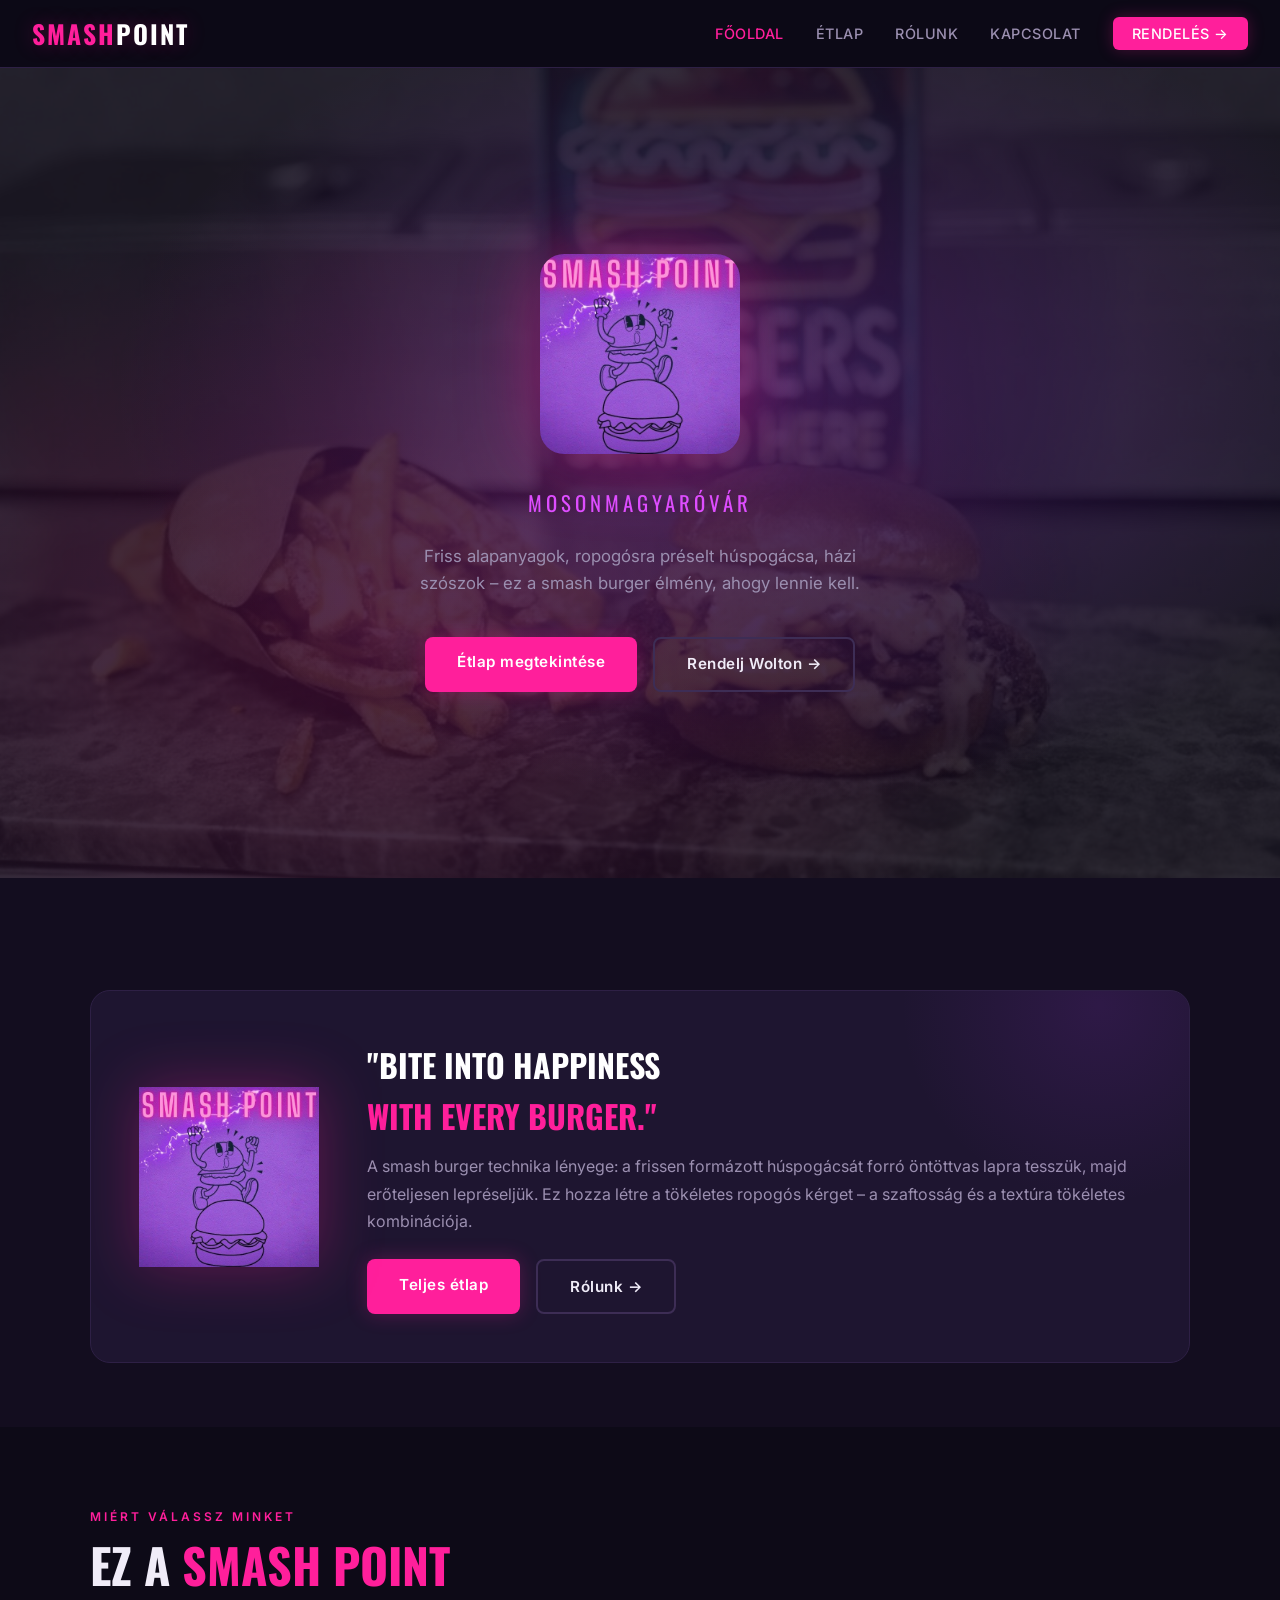
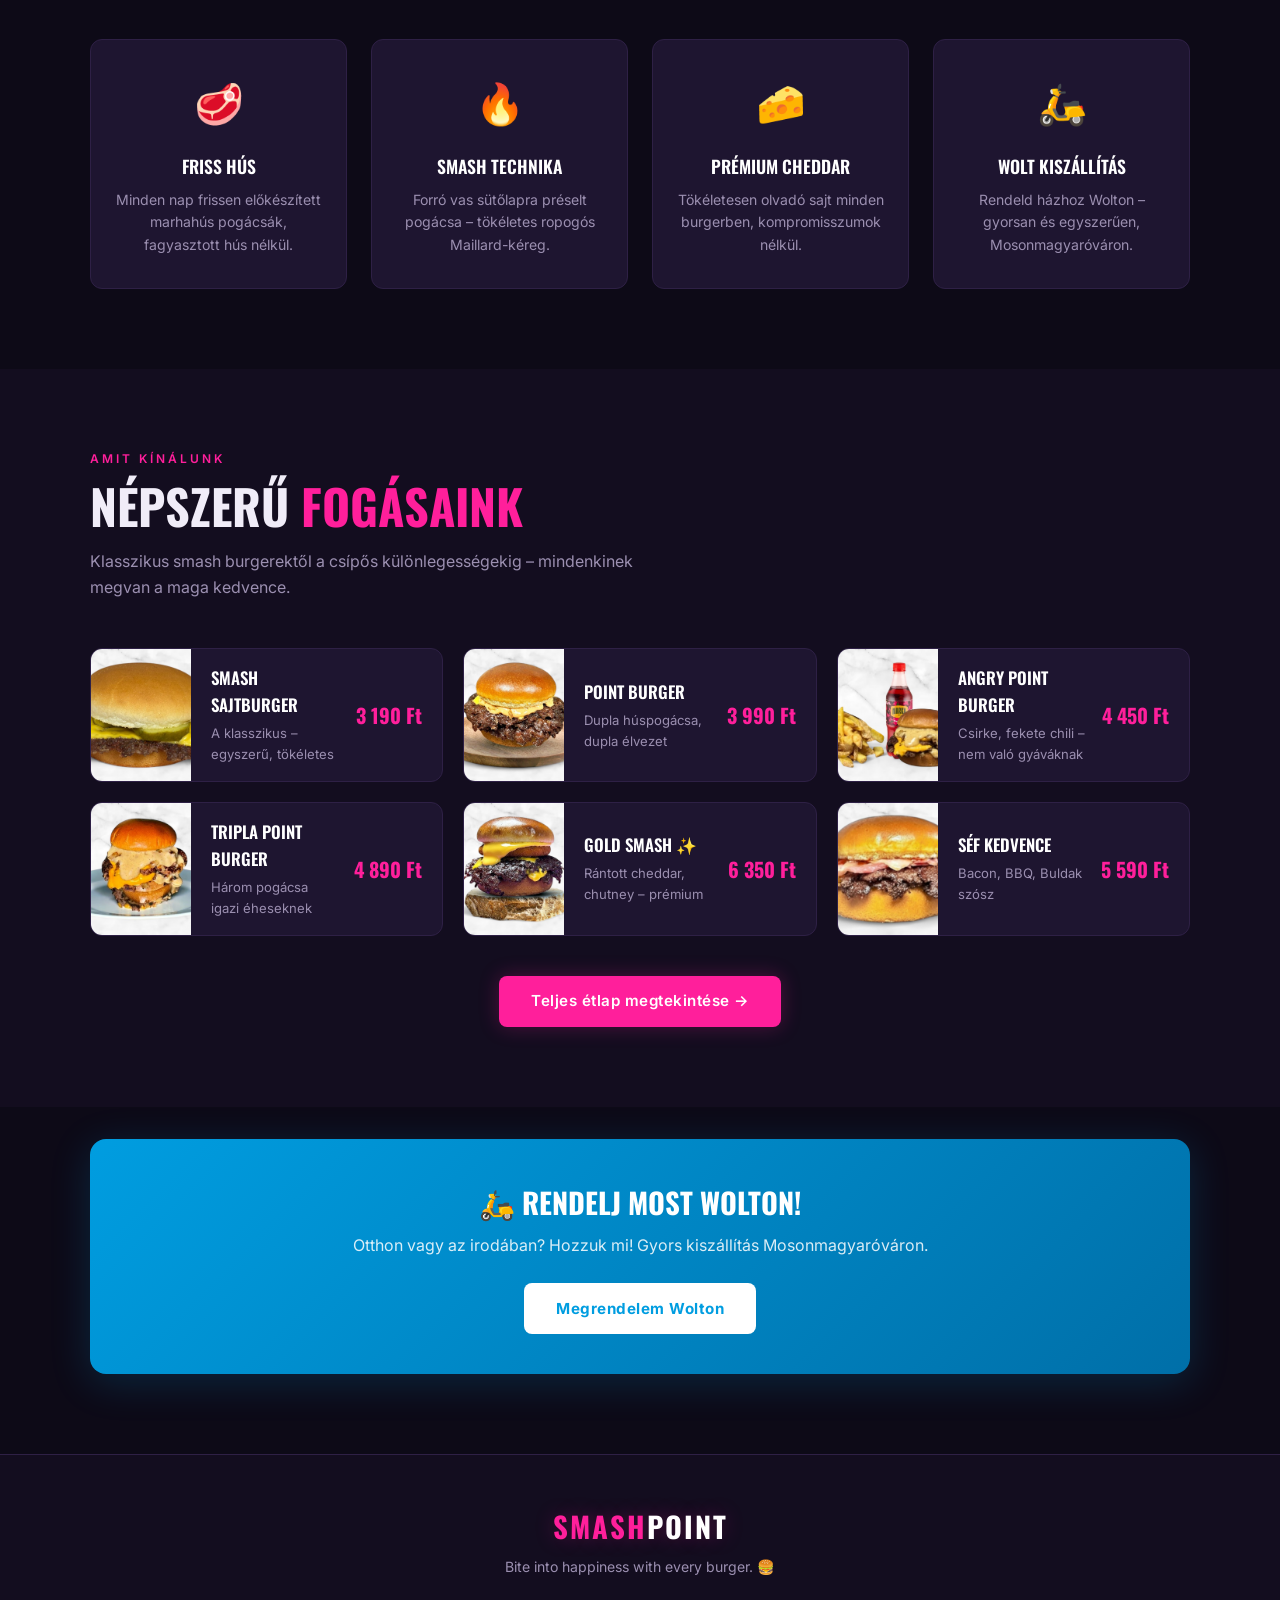
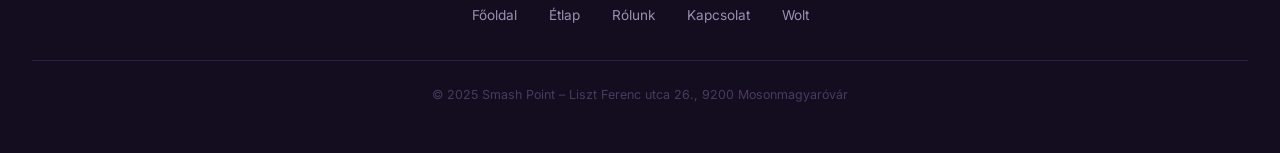
==== index.html @ afb704f2 "Add files via upload" ====
<!DOCTYPE html>
<html lang="hu">
<head>
  <meta charset="UTF-8" />
  <meta name="viewport" content="width=device-width, initial-scale=1.0" />
  <title>Smash Point – Mosonmagyaróvár</title>
  <meta name="description" content="Smash Point burgerező Mosonmagyaróváron. Friss smash burgerek, ropogós köretek, különleges szószok. Bite into happiness with every burger." />
  <link rel="stylesheet" href="style.css" />
</head>
<body>

  <nav>
    <a href="index.html" class="nav-logo">SMASH<span>POINT</span></a>
    <button class="hamburger" id="hamburger" aria-label="Menü megnyitása">
      <span></span><span></span><span></span>
    </button>
    <ul class="nav-links" id="nav-links">
      <li><a href="index.html" class="active">Főoldal</a></li>
      <li><a href="etlap.html">Étlap</a></li>
      <li><a href="rolunk.html">Rólunk</a></li>
      <li><a href="kapcsolat.html">Kapcsolat</a></li>
      <li><a href="rendeles.html" class="nav-order-btn">Rendelés →</a></li>
    </ul>
  </nav>

  <!-- HERO -->
  <section class="hero">
    <div class="hero-bg-img"></div>
    <div class="hero-content">
      <img src="img/logo.jpg" alt="Smash Point logó" class="hero-logo-img" />
      <div class="hero-sub">Mosonmagyaróvár</div>
      <p>Friss alapanyagok, ropogósra préselt húspogácsa, házi szószok – ez a smash burger élmény, ahogy lennie kell.</p>
      <div class="hero-btns">
        <a href="etlap.html" class="btn btn-primary">Étlap megtekintése</a>
        <a href="https://wolt.com/en/hun/mosonmagyarovar/restaurant/smash-point" target="_blank" class="btn btn-outline">Rendelj Wolton →</a>
      </div>
    </div>
  </section>

  <!-- MASCOT + CTA -->
  <section style="background: var(--dark2); padding: 4rem 2rem;">
    <div class="container">
      <div class="mascot-section">
        <img src="img/logo.jpg" alt="Smash Point mascot" class="mascot-img" />
        <div class="mascot-text">
          <h2>"Bite into happiness<br><span>with every burger."</span></h2>
          <p>A smash burger technika lényege: a frissen formázott húspogácsát forró öntöttvas lapra tesszük, majd erőteljesen lepréseljük. Ez hozza létre a tökéletes ropogós kérget – a szaftosság és a textúra tökéletes kombinációja.</p>
          <div style="display: flex; gap: 1rem; flex-wrap: wrap;">
            <a href="etlap.html" class="btn btn-primary">Teljes étlap</a>
            <a href="rolunk.html" class="btn btn-outline">Rólunk →</a>
          </div>
        </div>
      </div>
    </div>
  </section>

  <!-- FEATURES -->
  <section>
    <div class="container">
      <div class="section-label">Miért válassz minket</div>
      <h2 class="section-title">Ez a <span>Smash Point</span></h2>
      <div class="features-grid">
        <div class="feature-card">
          <div class="feature-icon">🥩</div>
          <h3>Friss Hús</h3>
          <p>Minden nap frissen előkészített marhahús pogácsák, fagyasztott hús nélkül.</p>
        </div>
        <div class="feature-card">
          <div class="feature-icon">🔥</div>
          <h3>Smash Technika</h3>
          <p>Forró vas sütőlapra préselt pogácsa – tökéletes ropogós Maillard-kéreg.</p>
        </div>
        <div class="feature-card">
          <div class="feature-icon">🧀</div>
          <h3>Prémium Cheddar</h3>
          <p>Tökéletesen olvadó sajt minden burgerben, kompromisszumok nélkül.</p>
        </div>
        <div class="feature-card">
          <div class="feature-icon">🛵</div>
          <h3>Wolt Kiszállítás</h3>
          <p>Rendeld házhoz Wolton – gyorsan és egyszerűen, Mosonmagyaróváron.</p>
        </div>
      </div>
    </div>
  </section>

  <!-- MENU PREVIEW -->
  <section style="background: var(--dark2); padding: 5rem 2rem;">
    <div class="container">
      <div class="section-label">Amit kínálunk</div>
      <h2 class="section-title">Népszerű <span>Fogásaink</span></h2>
      <p class="section-desc">Klasszikus smash burgerektől a csípős különlegességekig – mindenkinek megvan a maga kedvence.</p>

      <div class="menu-preview-grid">
        <div class="menu-card">
          <img src="img/smash_sajtburger.jpg" alt="Smash Sajtburger" class="menu-card-img" />
          <div class="menu-card-body">
            <div class="menu-card-info">
              <h4>Smash Sajtburger</h4>
              <p>A klasszikus – egyszerű, tökéletes</p>
            </div>
            <div class="menu-card-price">3 190 Ft</div>
          </div>
        </div>
        <div class="menu-card">
          <img src="img/point_burger.jpg" alt="Point Burger" class="menu-card-img" />
          <div class="menu-card-body">
            <div class="menu-card-info">
              <h4>Point Burger</h4>
              <p>Dupla húspogácsa, dupla élvezet</p>
            </div>
            <div class="menu-card-price">3 990 Ft</div>
          </div>
        </div>
        <div class="menu-card">
          <img src="img/angry_burger_menu.jpg" alt="Angry Point Burger" class="menu-card-img" />
          <div class="menu-card-body">
            <div class="menu-card-info">
              <h4>Angry Point Burger</h4>
              <p>Csirke, fekete chili – nem való gyáváknak</p>
            </div>
            <div class="menu-card-price">4 450 Ft</div>
          </div>
        </div>
        <div class="menu-card">
          <img src="img/tripla_burger.jpg" alt="Tripla Point Burger" class="menu-card-img" />
          <div class="menu-card-body">
            <div class="menu-card-info">
              <h4>Tripla Point Burger</h4>
              <p>Három pogácsa igazi éheseknek</p>
            </div>
            <div class="menu-card-price">4 890 Ft</div>
          </div>
        </div>
        <div class="menu-card">
          <img src="img/gold_smash.jpg" alt="Gold Smash" class="menu-card-img" />
          <div class="menu-card-body">
            <div class="menu-card-info">
              <h4>Gold Smash ✨</h4>
              <p>Rántott cheddar, chutney – prémium</p>
            </div>
            <div class="menu-card-price">6 350 Ft</div>
          </div>
        </div>
        <div class="menu-card">
          <img src="img/sef_kedvence.jpg" alt="Séf Kedvence" class="menu-card-img" />
          <div class="menu-card-body">
            <div class="menu-card-info">
              <h4>Séf Kedvence</h4>
              <p>Bacon, BBQ, Buldak szósz</p>
            </div>
            <div class="menu-card-price">5 590 Ft</div>
          </div>
        </div>
      </div>

      <div style="text-align: center; margin-top: 2.5rem;">
        <a href="etlap.html" class="btn btn-primary">Teljes étlap megtekintése →</a>
      </div>
    </div>
  </section>

  <!-- WOLT BANNER -->
  <section style="padding: 2rem 2rem 5rem;">
    <div class="container">
      <div class="wolt-banner">
        <h3>🛵 Rendelj Most Wolton!</h3>
        <p>Otthon vagy az irodában? Hozzuk mi! Gyors kiszállítás Mosonmagyaróváron.</p>
        <a href="https://wolt.com/en/hun/mosonmagyarovar/restaurant/smash-point" target="_blank" class="btn btn-wolt">Megrendelem Wolton</a>
      </div>
    </div>
  </section>

  <footer>
    <div class="footer-logo">SMASH<span>POINT</span></div>
    <p class="footer-tagline">Bite into happiness with every burger. 🍔</p>
    <ul class="footer-links">
      <li><a href="index.html">Főoldal</a></li>
      <li><a href="etlap.html">Étlap</a></li>
      <li><a href="rolunk.html">Rólunk</a></li>
      <li><a href="kapcsolat.html">Kapcsolat</a></li>
      <li><a href="https://wolt.com/en/hun/mosonmagyarovar/restaurant/smash-point" target="_blank">Wolt</a></li>
    </ul>
    <div class="footer-bottom">
      <p>© 2025 Smash Point – Liszt Ferenc utca 26., 9200 Mosonmagyaróvár</p>
    </div>
  </footer>

  <script>
    const btn = document.getElementById('hamburger');
    const links = document.getElementById('nav-links');
    btn.addEventListener('click', () => links.classList.toggle('open'));
  </script>
</body>
</html>
---- style.css ----
/* ===================== SMASH POINT – Global Styles ===================== */
@import url('https://fonts.googleapis.com/css2?family=Oswald:wght@400;600;700&family=Inter:wght@300;400;500&display=swap');

:root {
  --pink:        #FF1F9B;
  --pink-dark:   #CC0C7A;
  --pink-glow:   rgba(255, 31, 155, 0.25);
  --purple:      #8B30C8;
  --purple-dark: #6B1FA8;
  --purple-bg:   #130A22;
  --dark:        #0D0A17;
  --dark2:       #130D1F;
  --dark3:       #1A1129;
  --card:        #1E1530;
  --card2:       #261C3A;
  --text:        #F0ECF8;
  --muted:       #9B8FB0;
  --border:      #2E2045;
  --border2:     #3D2D55;
}

* { margin: 0; padding: 0; box-sizing: border-box; }
html { scroll-behavior: smooth; }

body {
  font-family: 'Inter', sans-serif;
  background: var(--dark);
  color: var(--text);
  line-height: 1.6;
}

/* ── NAV ── */
nav {
  position: sticky;
  top: 0;
  z-index: 100;
  background: rgba(13, 10, 23, 0.96);
  backdrop-filter: blur(14px);
  border-bottom: 1px solid var(--border);
  padding: 0 2rem;
  display: flex;
  align-items: center;
  justify-content: space-between;
  height: 68px;
}

.nav-logo {
  font-family: 'Oswald', sans-serif;
  font-size: 1.6rem;
  font-weight: 700;
  color: var(--pink);
  text-decoration: none;
  letter-spacing: 2px;
  text-shadow: 0 0 20px var(--pink-glow);
}

.nav-logo span { color: #fff; }

.nav-links {
  display: flex;
  gap: 2rem;
  list-style: none;
}

.nav-links a {
  text-decoration: none;
  color: var(--muted);
  font-size: 0.9rem;
  font-weight: 500;
  letter-spacing: 0.5px;
  transition: color 0.2s;
  text-transform: uppercase;
}

.nav-links a:hover,
.nav-links a.active { color: var(--pink); }

.nav-order-btn {
  background: var(--pink) !important;
  color: #fff !important;
  padding: 0.5rem 1.2rem;
  border-radius: 6px;
  transition: background 0.2s, box-shadow 0.2s !important;
  box-shadow: 0 0 16px var(--pink-glow);
}

.nav-order-btn:hover {
  background: var(--pink-dark) !important;
  box-shadow: 0 0 24px var(--pink-glow) !important;
  color: #fff !important;
}

.hamburger {
  display: none;
  flex-direction: column;
  gap: 5px;
  cursor: pointer;
  background: none;
  border: none;
  padding: 4px;
}

.hamburger span {
  display: block;
  width: 26px;
  height: 2px;
  background: var(--text);
  border-radius: 2px;
  transition: all 0.3s;
}

/* ── HERO ── */
.hero {
  min-height: 90vh;
  display: flex;
  align-items: center;
  justify-content: center;
  text-align: center;
  background:
    radial-gradient(ellipse at 60% 40%, rgba(139,48,200,0.35) 0%, transparent 60%),
    radial-gradient(ellipse at 30% 70%, rgba(255,31,155,0.2) 0%, transparent 55%),
    var(--dark);
  padding: 4rem 2rem;
  position: relative;
  overflow: hidden;
}

.hero-bg-img {
  position: absolute;
  inset: 0;
  background-image: url('img/banner.jpg');
  background-size: cover;
  background-position: center;
  opacity: 0.12;
  filter: saturate(0.5);
}

.hero-content { position: relative; max-width: 720px; }

.hero-logo-img {
  width: 200px;
  height: 200px;
  object-fit: contain;
  border-radius: 24px;
  margin-bottom: 1.5rem;
  filter: drop-shadow(0 0 40px rgba(255,31,155,0.4));
}

.hero-badge {
  display: inline-block;
  background: rgba(255,31,155,0.15);
  border: 1px solid rgba(255,31,155,0.4);
  color: var(--pink);
  font-size: 0.75rem;
  font-weight: 600;
  letter-spacing: 2px;
  text-transform: uppercase;
  padding: 0.35rem 1rem;
  border-radius: 20px;
  margin-bottom: 1.5rem;
}

.hero h1 {
  font-family: 'Oswald', sans-serif;
  font-size: clamp(3.5rem, 9vw, 7rem);
  font-weight: 700;
  line-height: 1;
  color: #fff;
  text-transform: uppercase;
  margin-bottom: 0.25rem;
  text-shadow: 0 0 60px rgba(139,48,200,0.5);
}

.hero h1 span { color: var(--pink); text-shadow: 0 0 40px var(--pink-glow); }

.hero-sub {
  font-family: 'Oswald', sans-serif;
  font-size: clamp(1rem, 2.5vw, 1.3rem);
  color: var(--purple);
  letter-spacing: 4px;
  text-transform: uppercase;
  margin-bottom: 1.5rem;
  filter: brightness(1.6);
}

.hero p {
  font-size: 1.05rem;
  color: var(--muted);
  max-width: 480px;
  margin: 0 auto 2.5rem;
}

.hero-btns {
  display: flex;
  gap: 1rem;
  justify-content: center;
  flex-wrap: wrap;
}

/* ── BUTTONS ── */
.btn {
  display: inline-block;
  padding: 0.85rem 2rem;
  border-radius: 8px;
  font-weight: 600;
  font-size: 0.95rem;
  text-decoration: none;
  letter-spacing: 0.5px;
  transition: all 0.2s;
  cursor: pointer;
  border: none;
}

.btn-primary {
  background: var(--pink);
  color: #fff;
  box-shadow: 0 0 20px var(--pink-glow);
}

.btn-primary:hover {
  background: var(--pink-dark);
  box-shadow: 0 0 32px rgba(255,31,155,0.5);
  transform: translateY(-2px);
}

.btn-outline {
  background: transparent;
  color: var(--text);
  border: 2px solid var(--border2);
}

.btn-outline:hover {
  border-color: var(--pink);
  color: var(--pink);
  transform: translateY(-2px);
}

.btn-purple {
  background: var(--purple);
  color: #fff;
  box-shadow: 0 0 20px rgba(139,48,200,0.3);
}

.btn-purple:hover {
  background: var(--purple-dark);
  transform: translateY(-2px);
}

/* ── SECTIONS ── */
section { padding: 5rem 2rem; }
.container { max-width: 1100px; margin: 0 auto; }

.section-label {
  font-size: 0.75rem;
  font-weight: 600;
  letter-spacing: 3px;
  text-transform: uppercase;
  color: var(--pink);
  margin-bottom: 0.75rem;
}

.section-title {
  font-family: 'Oswald', sans-serif;
  font-size: clamp(2rem, 5vw, 3rem);
  font-weight: 700;
  text-transform: uppercase;
  line-height: 1.1;
  margin-bottom: 1rem;
}

.section-title span { color: var(--pink); }
.section-desc { color: var(--muted); max-width: 560px; margin-bottom: 3rem; }

/* ── FEATURE CARDS ── */
.features-grid {
  display: grid;
  grid-template-columns: repeat(auto-fit, minmax(220px, 1fr));
  gap: 1.5rem;
  margin-top: 3rem;
}

.feature-card {
  background: var(--card);
  border: 1px solid var(--border);
  border-radius: 12px;
  padding: 2rem 1.5rem;
  text-align: center;
  transition: border-color 0.2s, transform 0.2s, box-shadow 0.2s;
}

.feature-card:hover {
  border-color: var(--pink);
  transform: translateY(-4px);
  box-shadow: 0 8px 32px rgba(255,31,155,0.1);
}

.feature-icon { font-size: 2.5rem; margin-bottom: 1rem; }

.feature-card h3 {
  font-family: 'Oswald', sans-serif;
  font-size: 1.1rem;
  font-weight: 600;
  text-transform: uppercase;
  margin-bottom: 0.5rem;
  color: #fff;
}

.feature-card p { font-size: 0.88rem; color: var(--muted); }

/* ── MENU PREVIEW (főoldal) ── */
.menu-preview-grid {
  display: grid;
  grid-template-columns: repeat(auto-fit, minmax(300px, 1fr));
  gap: 1.25rem;
}

.menu-card {
  background: var(--card);
  border: 1px solid var(--border);
  border-radius: 12px;
  overflow: hidden;
  display: flex;
  align-items: stretch;
  transition: border-color 0.2s, transform 0.2s, box-shadow 0.2s;
}

.menu-card:hover {
  border-color: var(--pink);
  transform: translateY(-3px);
  box-shadow: 0 8px 28px rgba(255,31,155,0.12);
}

.menu-card-img {
  width: 100px;
  min-height: 90px;
  object-fit: cover;
  flex-shrink: 0;
}

.menu-card-body {
  padding: 1rem 1.25rem;
  display: flex;
  justify-content: space-between;
  align-items: center;
  flex: 1;
  gap: 1rem;
}

.menu-card-info h4 {
  font-family: 'Oswald', sans-serif;
  font-size: 1.05rem;
  font-weight: 600;
  text-transform: uppercase;
  margin-bottom: 0.25rem;
  color: #fff;
}

.menu-card-info p { font-size: 0.82rem; color: var(--muted); }

.menu-card-price {
  font-family: 'Oswald', sans-serif;
  font-size: 1.25rem;
  font-weight: 700;
  color: var(--pink);
  white-space: nowrap;
}

/* ── PAGE HERO (aloldalak) ── */
.page-hero {
  background:
    radial-gradient(ellipse at 50% 100%, rgba(139,48,200,0.3) 0%, transparent 65%),
    var(--dark2);
  padding: 5rem 2rem 3.5rem;
  text-align: center;
  border-bottom: 1px solid var(--border);
}

/* ── ÉTLAP ── */
.menu-section { margin-bottom: 4rem; }

.menu-section-title {
  font-family: 'Oswald', sans-serif;
  font-size: 1.4rem;
  font-weight: 700;
  text-transform: uppercase;
  color: #fff;
  border-bottom: 2px solid var(--pink);
  padding-bottom: 0.6rem;
  margin-bottom: 1.5rem;
  display: flex;
  align-items: center;
  gap: 0.6rem;
}

.menu-items { display: flex; flex-direction: column; gap: 0.75rem; }

.menu-item {
  background: var(--card);
  border: 1px solid var(--border);
  border-radius: 10px;
  display: flex;
  align-items: stretch;
  overflow: hidden;
  transition: border-color 0.2s, box-shadow 0.2s;
}

.menu-item:hover {
  border-color: var(--pink);
  box-shadow: 0 4px 20px rgba(255,31,155,0.1);
}

.menu-item-img {
  width: 90px;
  object-fit: cover;
  flex-shrink: 0;
}

.menu-item-body {
  padding: 0.9rem 1.1rem;
  display: flex;
  justify-content: space-between;
  align-items: center;
  gap: 1rem;
  flex: 1;
}

.menu-item-left h4 {
  font-family: 'Oswald', sans-serif;
  font-size: 1rem;
  font-weight: 600;
  text-transform: uppercase;
  margin-bottom: 0.2rem;
  color: #fff;
}

.menu-item-left p { font-size: 0.82rem; color: var(--muted); }

.menu-item-price {
  font-family: 'Oswald', sans-serif;
  font-size: 1.1rem;
  font-weight: 700;
  color: var(--pink);
  white-space: nowrap;
}

.special-badge {
  background: var(--pink);
  color: #fff;
  font-size: 0.6rem;
  font-weight: 700;
  letter-spacing: 1px;
  text-transform: uppercase;
  padding: 0.2rem 0.55rem;
  border-radius: 4px;
  margin-left: 0.4rem;
  vertical-align: middle;
}

/* ── RÓLUNK ── */
.about-grid {
  display: grid;
  grid-template-columns: 1fr 1fr;
  gap: 4rem;
  align-items: center;
}

.about-text h2 {
  font-family: 'Oswald', sans-serif;
  font-size: 2.2rem;
  font-weight: 700;
  text-transform: uppercase;
  margin-bottom: 1.5rem;
  line-height: 1.1;
}

.about-text h2 span { color: var(--pink); }
.about-text p { color: var(--muted); margin-bottom: 1.2rem; line-height: 1.8; }

.about-visual {
  background: var(--card);
  border: 1px solid var(--border);
  border-radius: 16px;
  overflow: hidden;
  text-align: center;
}

.about-visual img {
  width: 100%;
  aspect-ratio: 1;
  object-fit: cover;
}

.about-visual-caption {
  padding: 1.5rem;
  font-family: 'Oswald', sans-serif;
  font-size: 1.2rem;
  color: var(--pink);
  text-transform: uppercase;
  letter-spacing: 2px;
}

.values-grid {
  display: grid;
  grid-template-columns: repeat(auto-fit, minmax(200px, 1fr));
  gap: 1.25rem;
}

.value-card {
  background: var(--card);
  border: 1px solid var(--border);
  border-radius: 12px;
  padding: 1.5rem;
  text-align: center;
  transition: border-color 0.2s, transform 0.2s;
}

.value-card:hover { border-color: var(--purple); transform: translateY(-3px); }

.value-card .icon { font-size: 2rem; margin-bottom: 0.75rem; }

.value-card h4 {
  font-family: 'Oswald', sans-serif;
  font-size: 0.95rem;
  font-weight: 600;
  text-transform: uppercase;
  margin-bottom: 0.4rem;
  color: #fff;
}

.value-card p { font-size: 0.83rem; color: var(--muted); }

/* ── KAPCSOLAT ── */
.kapcsolat-grid {
  display: grid;
  grid-template-columns: 1fr 1fr;
  gap: 3rem;
  align-items: start;
}

.info-cards { display: flex; flex-direction: column; gap: 1rem; }

.info-card {
  background: var(--card);
  border: 1px solid var(--border);
  border-radius: 12px;
  padding: 1.4rem;
  display: flex;
  align-items: flex-start;
  gap: 1rem;
  transition: border-color 0.2s;
}

.info-card:hover { border-color: var(--pink); }

.info-card-icon { font-size: 1.7rem; flex-shrink: 0; width: 2.5rem; text-align: center; }

.info-card h4 {
  font-family: 'Oswald', sans-serif;
  font-size: 0.9rem;
  font-weight: 600;
  text-transform: uppercase;
  color: var(--pink);
  margin-bottom: 0.4rem;
  letter-spacing: 1px;
}

.info-card p, .info-card a {
  font-size: 0.9rem;
  color: var(--muted);
  text-decoration: none;
  line-height: 1.7;
}

.info-card a:hover { color: var(--pink); }

.hours-grid {
  display: grid;
  grid-template-columns: 1fr 1fr;
  gap: 0.1rem 1rem;
}

.hours-row { display: contents; }
.hours-row span { font-size: 0.86rem; color: var(--muted); padding: 0.15rem 0; }
.hours-row span:last-child { color: var(--text); font-weight: 500; }
.hours-row.closed span { color: #4a3a60; }

.social-section {
  background: var(--card);
  border: 1px solid var(--border);
  border-radius: 12px;
  padding: 2rem;
}

.social-section h3 {
  font-family: 'Oswald', sans-serif;
  font-size: 1.1rem;
  font-weight: 600;
  text-transform: uppercase;
  margin-bottom: 1.2rem;
  color: var(--pink);
  letter-spacing: 1px;
}

.social-links { display: flex; flex-direction: column; gap: 0.75rem; }

.social-link {
  display: flex;
  align-items: center;
  gap: 1rem;
  padding: 0.9rem 1rem;
  border: 1px solid var(--border);
  border-radius: 10px;
  text-decoration: none;
  color: var(--text);
  background: var(--dark3);
  transition: all 0.2s;
}

.social-link:hover {
  border-color: var(--pink);
  background: rgba(255,31,155,0.07);
  transform: translateX(4px);
}

.social-link-icon { font-size: 1.4rem; width: 1.8rem; text-align: center; }
.social-link-text strong { display: block; font-size: 0.92rem; font-weight: 600; }
.social-link-text span { color: var(--muted); font-size: 0.8rem; }

.map-embed {
  border-radius: 12px;
  overflow: hidden;
  border: 1px solid var(--border);
  margin-top: 1.25rem;
}

.map-embed iframe {
  width: 100%;
  height: 260px;
  border: none;
  display: block;
  filter: grayscale(90%) invert(5%) hue-rotate(200deg);
}

/* ── WOLT BANNER ── */
.wolt-banner {
  background: linear-gradient(135deg, #009de0 0%, #006fa8 100%);
  border-radius: 16px;
  padding: 2.5rem 2rem;
  text-align: center;
  box-shadow: 0 8px 40px rgba(0,157,224,0.2);
}

.wolt-banner h3 {
  font-family: 'Oswald', sans-serif;
  font-size: 1.8rem;
  font-weight: 700;
  text-transform: uppercase;
  color: #fff;
  margin-bottom: 0.5rem;
}

.wolt-banner p { color: rgba(255,255,255,0.85); margin-bottom: 1.5rem; }

.btn-wolt { background: #fff; color: #009de0; font-weight: 700; }
.btn-wolt:hover { background: #e8f7ff; transform: translateY(-2px); }

/* ── MASCOT SECTION ── */
.mascot-section {
  display: flex;
  align-items: center;
  gap: 3rem;
  background: var(--card);
  border: 1px solid var(--border);
  border-radius: 20px;
  padding: 3rem;
  margin-top: 3rem;
  position: relative;
  overflow: hidden;
}

.mascot-section::before {
  content: '';
  position: absolute;
  top: -50%;
  right: -10%;
  width: 400px;
  height: 400px;
  background: radial-gradient(circle, rgba(139,48,200,0.15), transparent 70%);
  pointer-events: none;
}

.mascot-img {
  width: 180px;
  height: 180px;
  object-fit: contain;
  flex-shrink: 0;
  filter: drop-shadow(0 0 30px rgba(255,31,155,0.3));
}

.mascot-text h2 {
  font-family: 'Oswald', sans-serif;
  font-size: 2rem;
  font-weight: 700;
  text-transform: uppercase;
  color: #fff;
  margin-bottom: 0.75rem;
}

.mascot-text h2 span { color: var(--pink); }
.mascot-text p { color: var(--muted); margin-bottom: 1.5rem; line-height: 1.7; }

/* ── FOOTER ── */
footer {
  background: var(--dark2);
  border-top: 1px solid var(--border);
  padding: 3rem 2rem;
  text-align: center;
}

.footer-logo {
  font-family: 'Oswald', sans-serif;
  font-size: 1.8rem;
  font-weight: 700;
  color: var(--pink);
  margin-bottom: 0.4rem;
  letter-spacing: 2px;
  text-shadow: 0 0 20px var(--pink-glow);
}

.footer-logo span { color: #fff; }
.footer-tagline { color: var(--muted); font-size: 0.88rem; margin-bottom: 1.5rem; }

.footer-links {
  display: flex;
  justify-content: center;
  gap: 2rem;
  list-style: none;
  margin-bottom: 2rem;
  flex-wrap: wrap;
}

.footer-links a {
  color: var(--muted);
  text-decoration: none;
  font-size: 0.85rem;
  transition: color 0.2s;
}

.footer-links a:hover { color: var(--pink); }

.footer-bottom {
  border-top: 1px solid var(--border);
  padding-top: 1.5rem;
  color: #4a3a60;
  font-size: 0.78rem;
}

/* ── RESPONSIVE ── */
@media (max-width: 768px) {
  nav { padding: 0 1.25rem; }

  .nav-links {
    display: none;
    position: absolute;
    top: 68px;
    left: 0;
    right: 0;
    background: var(--dark2);
    flex-direction: column;
    gap: 0;
    border-bottom: 1px solid var(--border);
  }

  .nav-links.open { display: flex; }
  .nav-links li a { display: block; padding: 1rem 1.5rem; border-bottom: 1px solid var(--border); }
  .hamburger { display: flex; }

  .about-grid,
  .kapcsolat-grid { grid-template-columns: 1fr; gap: 2rem; }

  .mascot-section { flex-direction: column; text-align: center; padding: 2rem; }
  .mascot-img { width: 140px; height: 140px; }

  .hours-grid { grid-template-columns: 1fr; }
  .hours-row span:first-child { font-weight: 600; color: var(--text); }
  .hours-row span:last-child { padding-bottom: 0.4rem; }

  .menu-item-img { width: 72px; }
  .menu-card-img { width: 80px; }
}
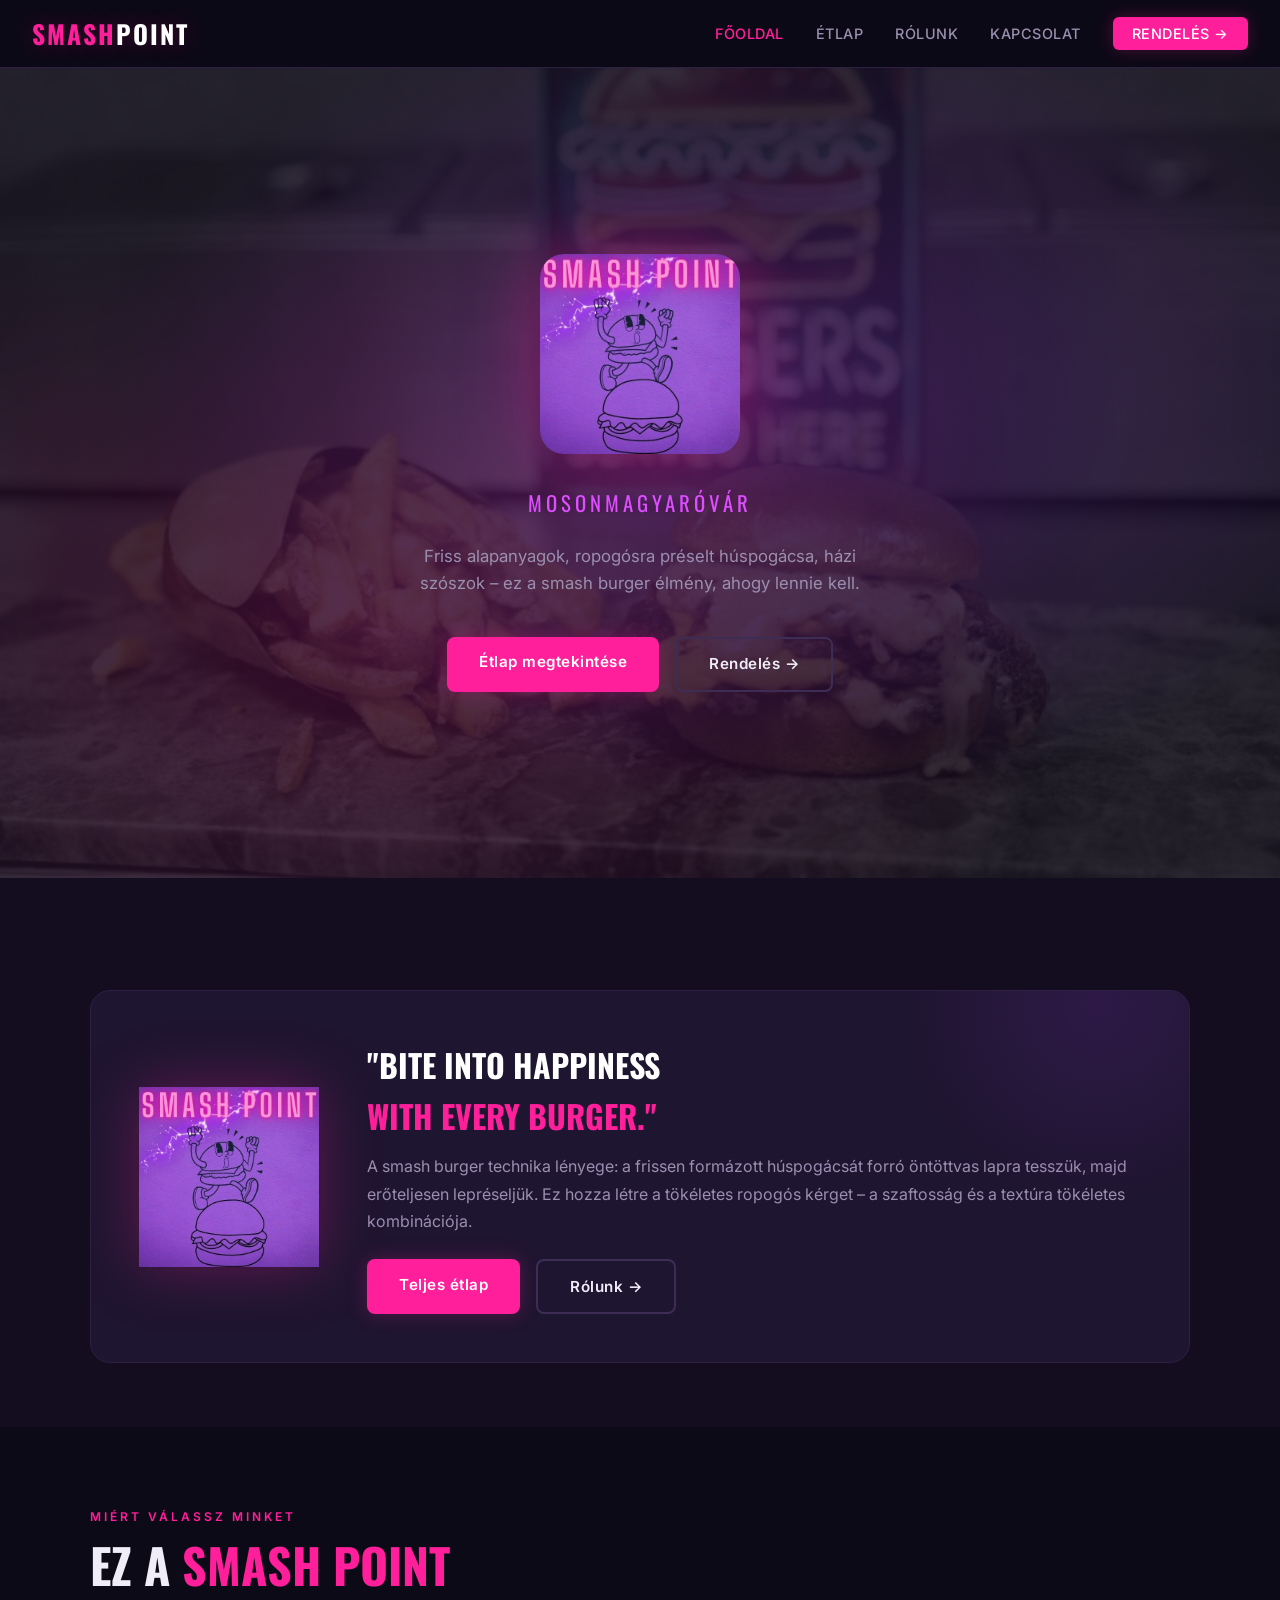
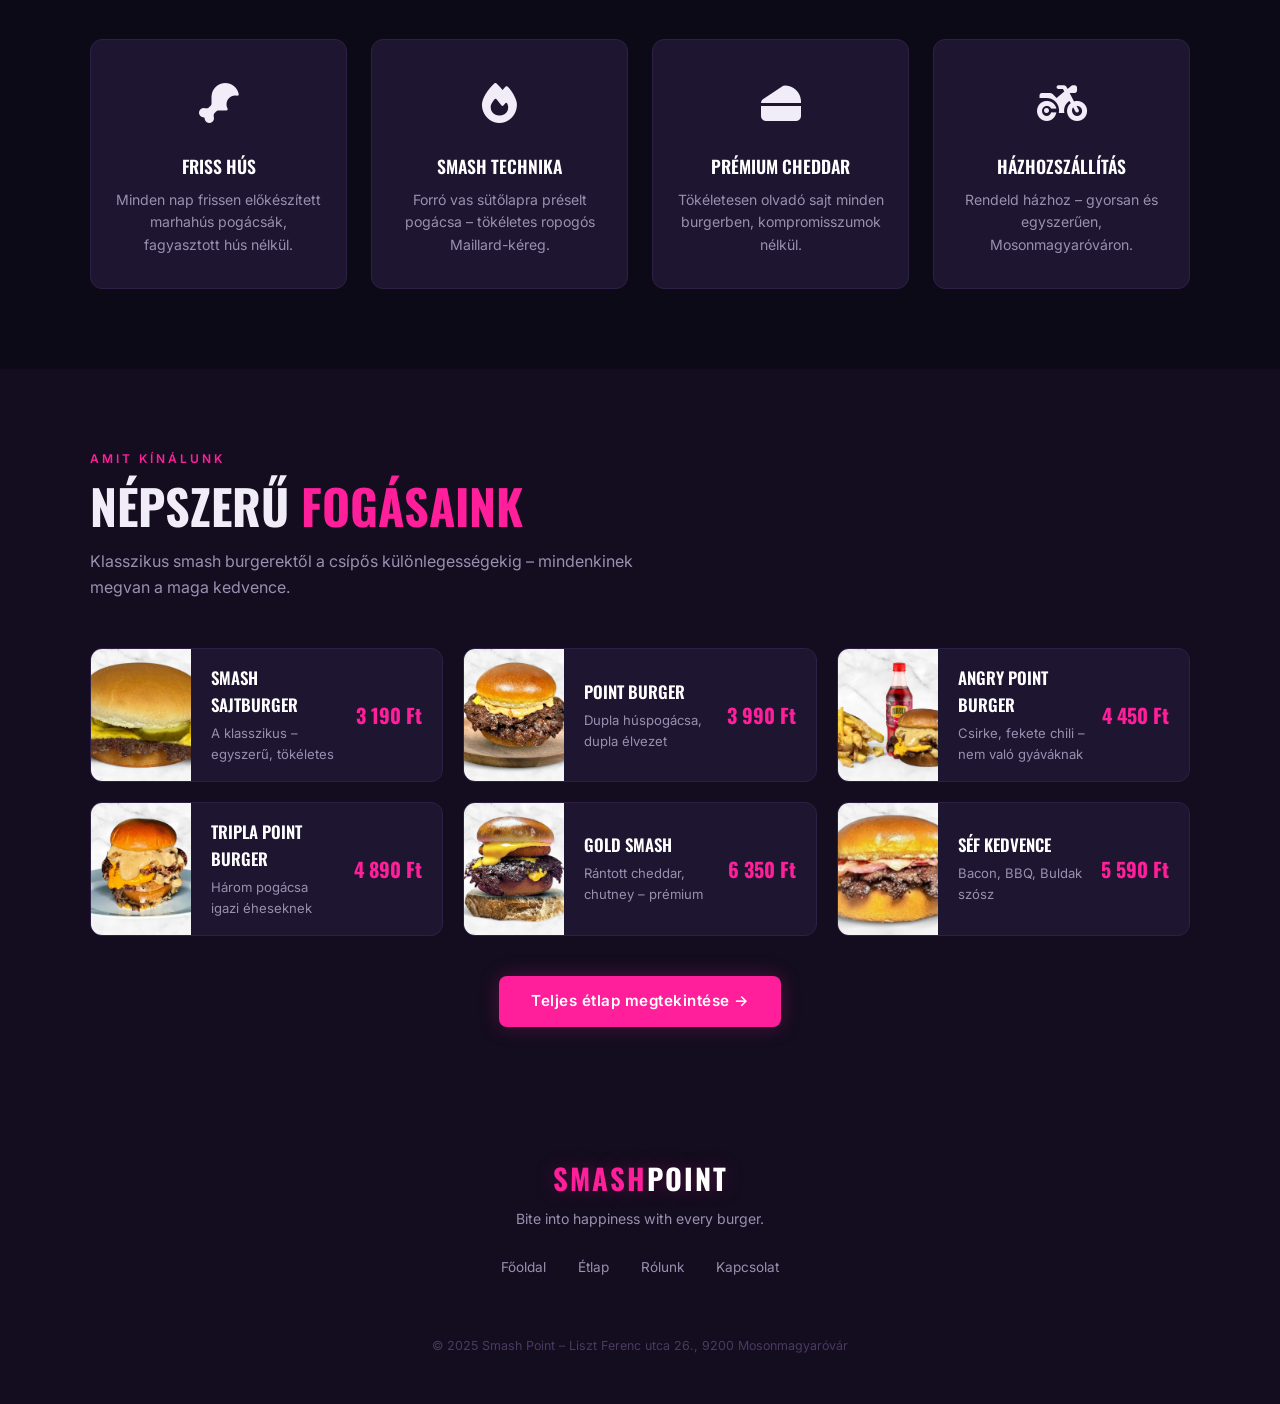
==== commit bbaaeb3e: "Add files via upload" ====
--- a/index.html
+++ b/index.html
@@ -6,6 +6,7 @@
   <title>Smash Point – Mosonmagyaróvár</title>
   <meta name="description" content="Smash Point burgerező Mosonmagyaróváron. Friss smash burgerek, ropogós köretek, különleges szószok. Bite into happiness with every burger." />
   <link rel="stylesheet" href="style.css" />
+  <link rel="stylesheet" href="https://cdnjs.cloudflare.com/ajax/libs/font-awesome/6.5.0/css/all.min.css" />
 </head>
 <body>
 
@@ -32,7 +33,7 @@
       <p>Friss alapanyagok, ropogósra préselt húspogácsa, házi szószok – ez a smash burger élmény, ahogy lennie kell.</p>
       <div class="hero-btns">
         <a href="etlap.html" class="btn btn-primary">Étlap megtekintése</a>
-        <a href="https://wolt.com/en/hun/mosonmagyarovar/restaurant/smash-point" target="_blank" class="btn btn-outline">Rendelj Wolton →</a>
+        <a href="rendeles.html" class="btn btn-outline">Rendelés →</a>
       </div>
     </div>
   </section>
@@ -61,24 +62,24 @@
       <h2 class="section-title">Ez a <span>Smash Point</span></h2>
       <div class="features-grid">
         <div class="feature-card">
-          <div class="feature-icon">🥩</div>
+          <div class="feature-icon"><i class="fa-solid fa-drumstick-bite"></i></div>
           <h3>Friss Hús</h3>
           <p>Minden nap frissen előkészített marhahús pogácsák, fagyasztott hús nélkül.</p>
         </div>
         <div class="feature-card">
-          <div class="feature-icon">🔥</div>
+          <div class="feature-icon"><i class="fa-solid fa-fire"></i></div>
           <h3>Smash Technika</h3>
           <p>Forró vas sütőlapra préselt pogácsa – tökéletes ropogós Maillard-kéreg.</p>
         </div>
         <div class="feature-card">
-          <div class="feature-icon">🧀</div>
+          <div class="feature-icon"><i class="fa-solid fa-cheese"></i></div>
           <h3>Prémium Cheddar</h3>
           <p>Tökéletesen olvadó sajt minden burgerben, kompromisszumok nélkül.</p>
         </div>
         <div class="feature-card">
-          <div class="feature-icon">🛵</div>
-          <h3>Wolt Kiszállítás</h3>
-          <p>Rendeld házhoz Wolton – gyorsan és egyszerűen, Mosonmagyaróváron.</p>
+          <div class="feature-icon"><i class="fa-solid fa-motorcycle"></i></div>
+          <h3>Házhozszállítás</h3>
+          <p>Rendeld házhoz – gyorsan és egyszerűen, Mosonmagyaróváron.</p>
         </div>
       </div>
     </div>
@@ -136,7 +137,7 @@
           <img src="img/gold_smash.jpg" alt="Gold Smash" class="menu-card-img" />
           <div class="menu-card-body">
             <div class="menu-card-info">
-              <h4>Gold Smash ✨</h4>
+              <h4>Gold Smash</h4>
               <p>Rántott cheddar, chutney – prémium</p>
             </div>
             <div class="menu-card-price">6 350 Ft</div>
@@ -160,26 +161,15 @@
     </div>
   </section>
 
-  <!-- WOLT BANNER -->
-  <section style="padding: 2rem 2rem 5rem;">
-    <div class="container">
-      <div class="wolt-banner">
-        <h3>🛵 Rendelj Most Wolton!</h3>
-        <p>Otthon vagy az irodában? Hozzuk mi! Gyors kiszállítás Mosonmagyaróváron.</p>
-        <a href="https://wolt.com/en/hun/mosonmagyarovar/restaurant/smash-point" target="_blank" class="btn btn-wolt">Megrendelem Wolton</a>
-      </div>
-    </div>
-  </section>
-
   <footer>
     <div class="footer-logo">SMASH<span>POINT</span></div>
-    <p class="footer-tagline">Bite into happiness with every burger. 🍔</p>
+    <p class="footer-tagline">Bite into happiness with every burger.</p>
     <ul class="footer-links">
       <li><a href="index.html">Főoldal</a></li>
       <li><a href="etlap.html">Étlap</a></li>
       <li><a href="rolunk.html">Rólunk</a></li>
       <li><a href="kapcsolat.html">Kapcsolat</a></li>
-      <li><a href="https://wolt.com/en/hun/mosonmagyarovar/restaurant/smash-point" target="_blank">Wolt</a></li>
+
     </ul>
     <div class="footer-bottom">
       <p>© 2025 Smash Point – Liszt Ferenc utca 26., 9200 Mosonmagyaróvár</p>
@@ -191,5 +181,7 @@
     const links = document.getElementById('nav-links');
     btn.addEventListener('click', () => links.classList.toggle('open'));
   </script>
+
+
 </body>
 </html>
--- a/style.css
+++ b/style.css
@@ -641,16 +641,16 @@
   filter: grayscale(90%) invert(5%) hue-rotate(200deg);
 }
 
-/* ── WOLT BANNER ── */
-.wolt-banner {
-  background: linear-gradient(135deg, #009de0 0%, #006fa8 100%);
+/* ── PROMO BANNER ── */
+.promo-banner {
+  background: linear-gradient(135deg, var(--purple) 0%, var(--pink-dark) 100%);
   border-radius: 16px;
   padding: 2.5rem 2rem;
   text-align: center;
-  box-shadow: 0 8px 40px rgba(0,157,224,0.2);
-}
-
-.wolt-banner h3 {
+  box-shadow: 0 8px 40px rgba(255,31,155,0.2);
+}
+
+.promo-banner h3 {
   font-family: 'Oswald', sans-serif;
   font-size: 1.8rem;
   font-weight: 700;
@@ -659,10 +659,10 @@
   margin-bottom: 0.5rem;
 }
 
-.wolt-banner p { color: rgba(255,255,255,0.85); margin-bottom: 1.5rem; }
-
-.btn-wolt { background: #fff; color: #009de0; font-weight: 700; }
-.btn-wolt:hover { background: #e8f7ff; transform: translateY(-2px); }
+.promo-banner p { color: rgba(255,255,255,0.85); margin-bottom: 1.5rem; }
+
+.btn-action { background: #fff; color: var(--purple); font-weight: 700; }
+.btn-action:hover { background: #f5f0ff; transform: translateY(-2px); }
 
 /* ── MASCOT SECTION ── */
 .mascot-section {
@@ -712,7 +712,6 @@
 /* ── FOOTER ── */
 footer {
   background: var(--dark2);
-  border-top: 1px solid var(--border);
   padding: 3rem 2rem;
   text-align: center;
 }
@@ -749,42 +748,116 @@
 .footer-links a:hover { color: var(--pink); }
 
 .footer-bottom {
-  border-top: 1px solid var(--border);
   padding-top: 1.5rem;
   color: #4a3a60;
   font-size: 0.78rem;
 }
 
-/* ── RESPONSIVE ── */
+/* ══ TABLET (768px) ══════════════════════════════════ */
 @media (max-width: 768px) {
+  /* Nav */
   nav { padding: 0 1.25rem; }
 
   .nav-links {
     display: none;
     position: absolute;
     top: 68px;
-    left: 0;
-    right: 0;
+    left: 0; right: 0;
     background: var(--dark2);
     flex-direction: column;
     gap: 0;
     border-bottom: 1px solid var(--border);
+    z-index: 99;
   }
-
   .nav-links.open { display: flex; }
   .nav-links li a { display: block; padding: 1rem 1.5rem; border-bottom: 1px solid var(--border); }
   .hamburger { display: flex; }
 
+  /* Sections */
+  section { padding: 3rem 1.25rem; }
+  .container { padding: 0; }
+
+  /* Hero */
+  .hero { min-height: 70vh; padding: 3rem 1.25rem; }
+  .hero-logo-img { width: 150px; height: 150px; }
+  .hero-btns { flex-direction: column; align-items: center; gap: 0.75rem; }
+  .hero-btns .btn { width: 100%; max-width: 280px; text-align: center; }
+
+  /* Grids */
   .about-grid,
-  .kapcsolat-grid { grid-template-columns: 1fr; gap: 2rem; }
-
-  .mascot-section { flex-direction: column; text-align: center; padding: 2rem; }
-  .mascot-img { width: 140px; height: 140px; }
-
+  .kapcsolat-grid  { grid-template-columns: 1fr; gap: 2rem; }
+  .features-grid   { grid-template-columns: 1fr 1fr; gap: 1rem; }
+  .values-grid     { grid-template-columns: 1fr 1fr; gap: 1rem; }
+  .menu-preview-grid { grid-template-columns: 1fr; }
+
+  /* Mascot */
+  .mascot-section { flex-direction: column; text-align: center; padding: 2rem 1.25rem; gap: 1.5rem; }
+  .mascot-img { width: 130px; height: 130px; }
+  .mascot-text h2 { font-size: 1.6rem; }
+
+  /* Étlap */
+  .menu-item { flex-direction: row; }
+  .menu-item-img { width: 72px; min-height: 72px; }
+  .menu-card-img { width: 80px; }
+
+  /* Kapcsolat */
   .hours-grid { grid-template-columns: 1fr; }
   .hours-row span:first-child { font-weight: 600; color: var(--text); }
   .hours-row span:last-child { padding-bottom: 0.4rem; }
 
-  .menu-item-img { width: 72px; }
-  .menu-card-img { width: 80px; }
-}
+  /* Section titles */
+  .section-title { font-size: 2rem; }
+
+  /* Feature cards */
+  .feature-card { padding: 1.5rem 1rem; }
+  .feature-icon { font-size: 2rem; }
+}
+
+/* ══ MOBIL (480px) ═══════════════════════════════════ */
+@media (max-width: 480px) {
+  /* Nav */
+  nav { height: 60px; }
+  .nav-logo { font-size: 1.3rem; }
+
+  /* Hero */
+  .hero { min-height: 60vh; padding: 2.5rem 1rem; }
+  .hero-logo-img { width: 120px; height: 120px; margin-bottom: 1rem; }
+  .hero-sub { font-size: 0.9rem; letter-spacing: 2px; }
+  .hero p { font-size: 0.95rem; }
+  .hero-btns .btn { font-size: 0.9rem; padding: 0.75rem 1.5rem; }
+
+  /* Sections */
+  section { padding: 2.5rem 1rem; }
+
+  /* Grids egytől egyig 1 oszlop */
+  .features-grid { grid-template-columns: 1fr; }
+  .values-grid   { grid-template-columns: 1fr; }
+
+  /* Section cím */
+  .section-title { font-size: 1.7rem; }
+  .section-label { font-size: 0.65rem; }
+
+  /* Étlap kártyák */
+  .menu-item-img { width: 60px; min-height: 60px; }
+  .menu-item-left h4 { font-size: 0.88rem; }
+  .menu-item-price { font-size: 0.95rem; }
+
+  /* Kapcsolat */
+  .social-link { padding: 0.75rem; }
+  .map-embed iframe { height: 200px; }
+
+  /* Footer */
+  footer { padding: 2rem 1rem; }
+  .footer-logo { font-size: 1.4rem; }
+  .footer-links { gap: 1rem; flex-wrap: wrap; justify-content: center; }
+  .footer-links a { font-size: 0.8rem; }
+  .footer-bottom p { font-size: 0.72rem; }
+
+  /* Értékkártyák */
+  .value-card { padding: 1.25rem; }
+  .value-card .icon { font-size: 1.6rem; }
+
+  /* About */
+  .about-visual img { border-radius: 12px; }
+  .about-visual-caption { font-size: 1rem; padding: 1rem; }
+}
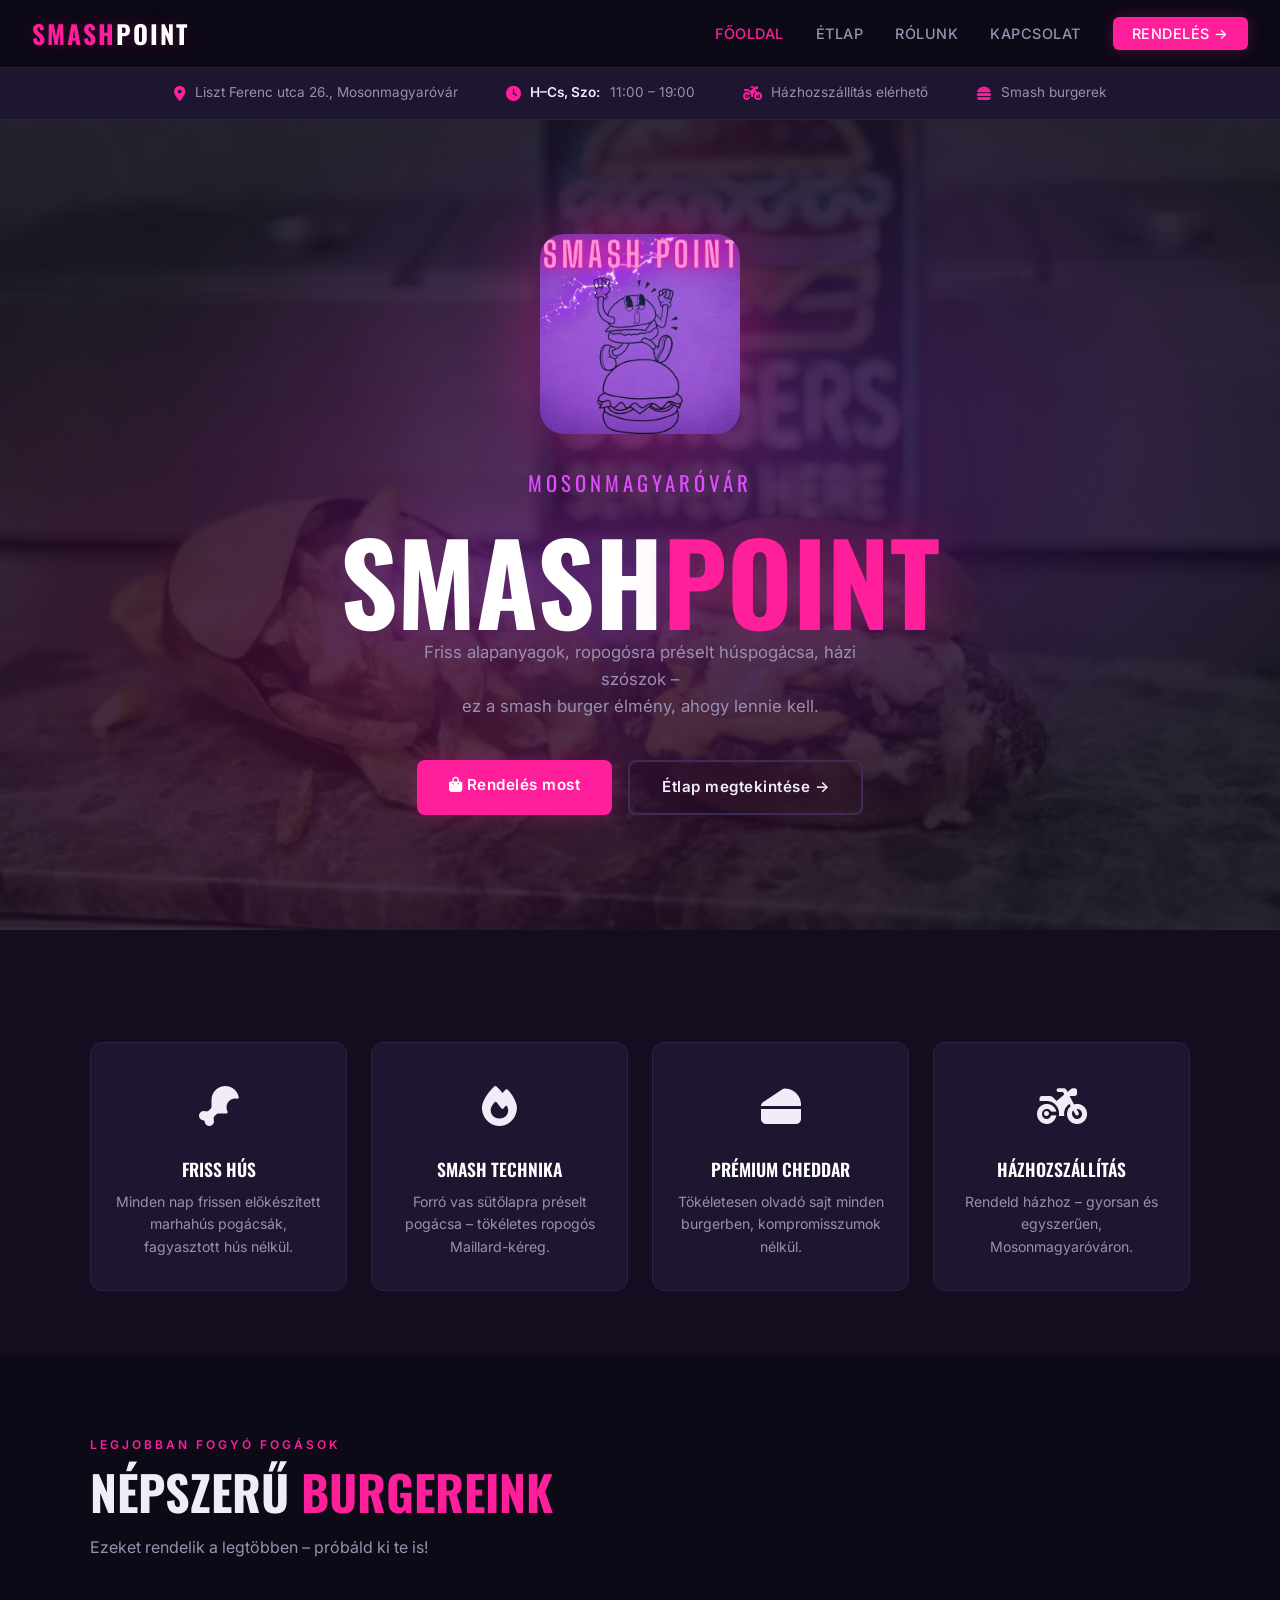
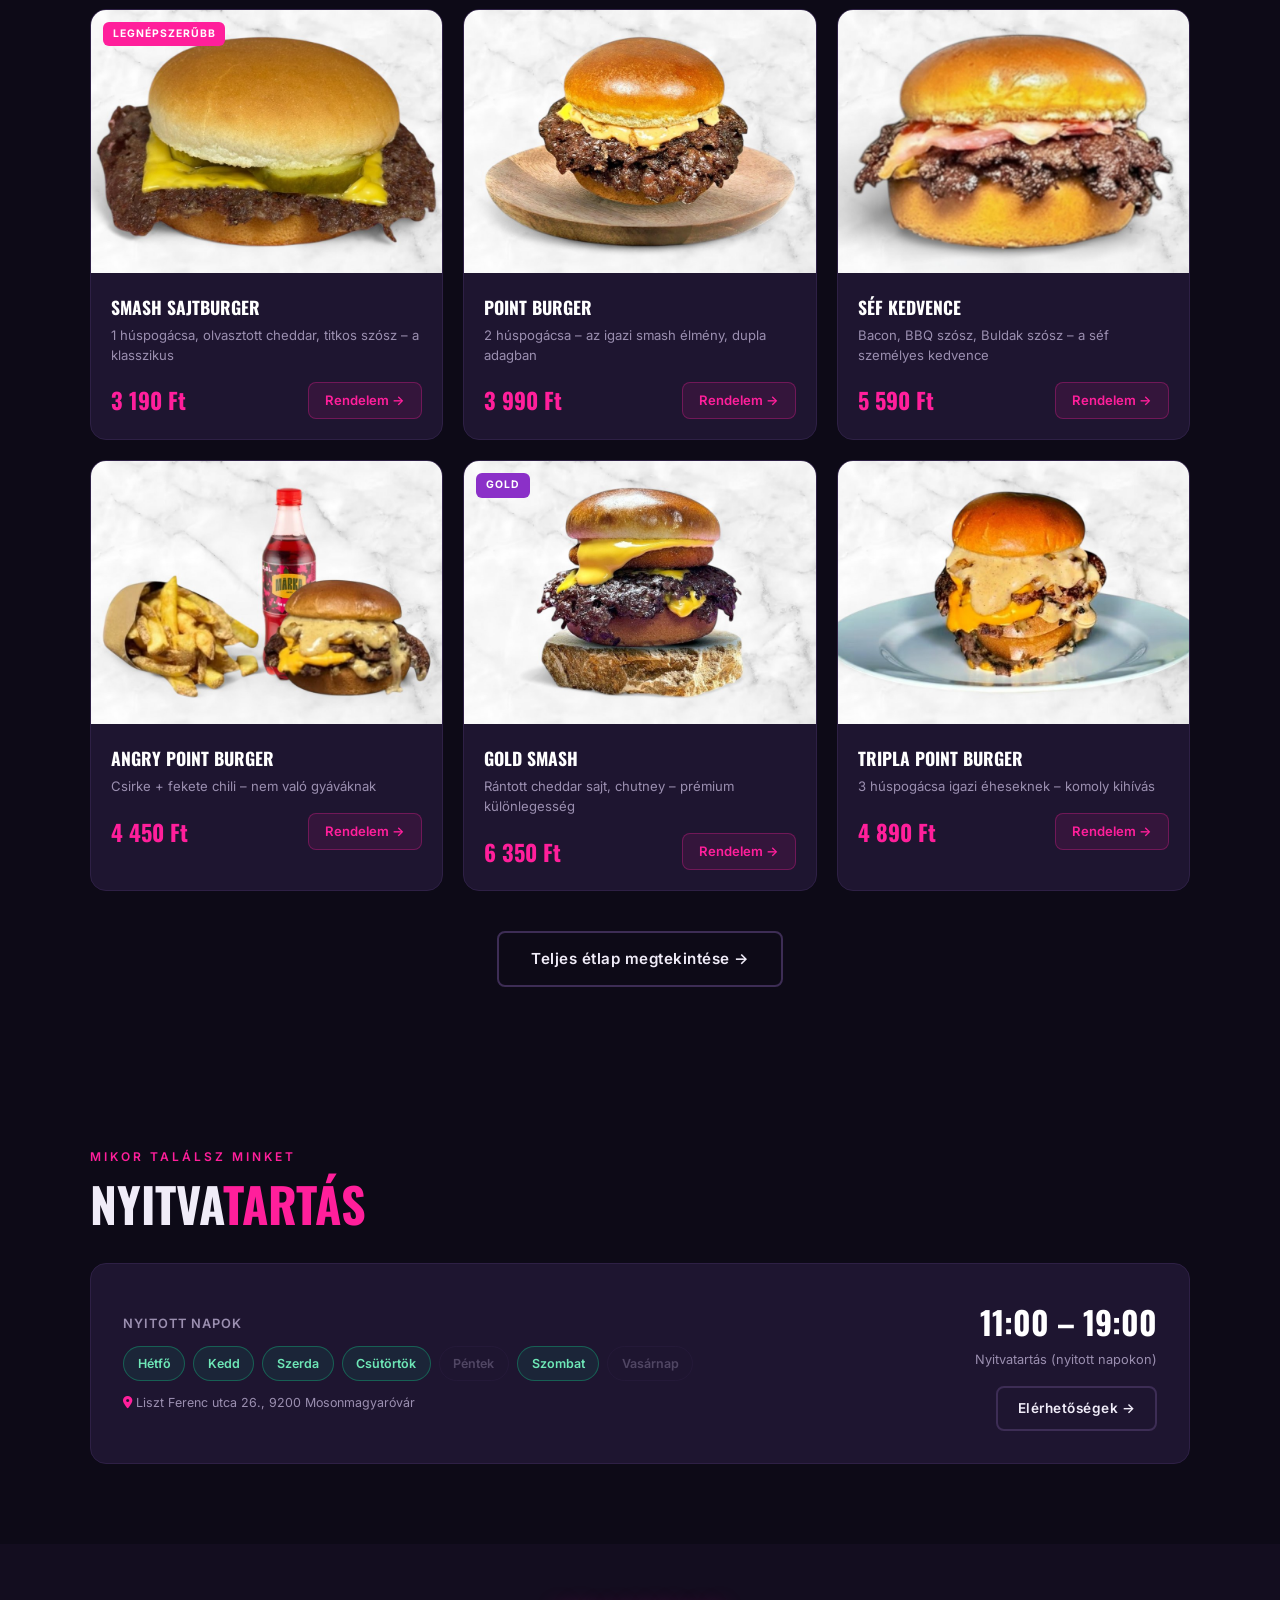
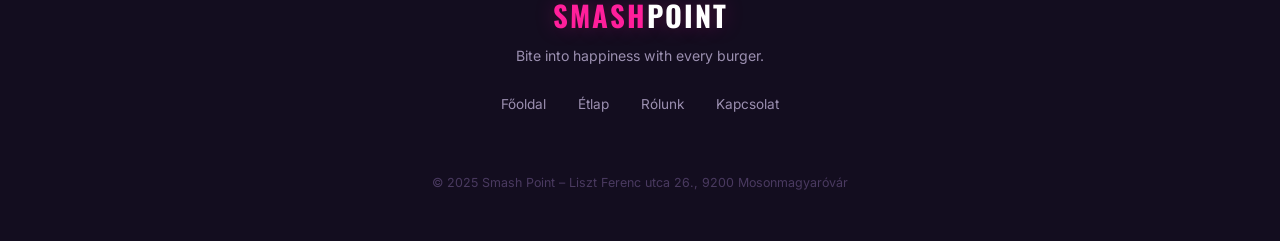
==== commit 611caefb: "Add files via upload" ====
--- a/index.html
+++ b/index.html
@@ -7,6 +7,206 @@
   <meta name="description" content="Smash Point burgerező Mosonmagyaróváron. Friss smash burgerek, ropogós köretek, különleges szószok. Bite into happiness with every burger." />
   <link rel="stylesheet" href="style.css" />
   <link rel="stylesheet" href="https://cdnjs.cloudflare.com/ajax/libs/font-awesome/6.5.0/css/all.min.css" />
+  <style>
+    /* ── Stats sáv ── */
+    .stats-bar {
+      background: var(--card);
+      border-bottom: 1px solid var(--border);
+      padding: 0.9rem 2rem;
+      display: flex;
+      justify-content: center;
+      gap: 3rem;
+      flex-wrap: wrap;
+    }
+    .stat-pill {
+      display: flex;
+      align-items: center;
+      gap: 0.6rem;
+      font-size: 0.85rem;
+      color: var(--muted);
+    }
+    .stat-pill i { color: var(--pink); font-size: 0.95rem; }
+    .stat-pill strong { color: var(--text); font-weight: 600; }
+
+    /* ── Bestseller rács ── */
+    .bestseller-grid {
+      display: grid;
+      grid-template-columns: repeat(3, 1fr);
+      gap: 1.25rem;
+    }
+
+    .bs-card {
+      background: var(--card);
+      border: 1px solid var(--border);
+      border-radius: 16px;
+      overflow: hidden;
+      transition: transform 0.25s, border-color 0.25s, box-shadow 0.25s;
+      position: relative;
+    }
+    .bs-card:hover {
+      transform: translateY(-6px);
+      border-color: var(--pink);
+      box-shadow: 0 16px 40px rgba(255,31,155,0.15);
+    }
+    .bs-card img {
+      width: 100%;
+      aspect-ratio: 4/3;
+      object-fit: cover;
+      display: block;
+    }
+    .bs-card-body { padding: 1.25rem; }
+    .bs-card h4 {
+      font-family: 'Oswald', sans-serif;
+      font-size: 1.1rem;
+      font-weight: 700;
+      text-transform: uppercase;
+      color: #fff;
+      margin-bottom: 0.3rem;
+    }
+    .bs-card p { font-size: 0.82rem; color: var(--muted); margin-bottom: 1rem; line-height: 1.5; }
+    .bs-card-footer {
+      display: flex;
+      align-items: center;
+      justify-content: space-between;
+    }
+    .bs-price {
+      font-family: 'Oswald', sans-serif;
+      font-size: 1.4rem;
+      font-weight: 700;
+      color: var(--pink);
+    }
+    .bs-btn {
+      background: rgba(255,31,155,0.1);
+      border: 1px solid rgba(255,31,155,0.3);
+      color: var(--pink);
+      border-radius: 8px;
+      padding: 0.45rem 1rem;
+      font-size: 0.82rem;
+      font-weight: 600;
+      text-decoration: none;
+      transition: all 0.2s;
+    }
+    .bs-btn:hover { background: var(--pink); color: #fff; }
+
+    .bs-badge {
+      position: absolute;
+      top: 0.75rem;
+      left: 0.75rem;
+      background: var(--pink);
+      color: #fff;
+      font-size: 0.65rem;
+      font-weight: 700;
+      letter-spacing: 1px;
+      text-transform: uppercase;
+      padding: 0.25rem 0.6rem;
+      border-radius: 6px;
+    }
+
+    /* ── How it works ── */
+    .steps-grid {
+      display: grid;
+      grid-template-columns: repeat(4, 1fr);
+      gap: 1.5rem;
+      position: relative;
+    }
+    .steps-grid::before {
+      content: '';
+      position: absolute;
+      top: 28px;
+      left: 12.5%;
+      right: 12.5%;
+      height: 2px;
+      background: linear-gradient(90deg, var(--pink), var(--purple));
+      opacity: 0.3;
+    }
+    .step-card {
+      text-align: center;
+      position: relative;
+    }
+    .step-num {
+      width: 56px; height: 56px;
+      background: var(--card);
+      border: 2px solid var(--pink);
+      border-radius: 50%;
+      display: flex;
+      align-items: center;
+      justify-content: center;
+      font-family: 'Oswald', sans-serif;
+      font-size: 1.3rem;
+      font-weight: 700;
+      color: var(--pink);
+      margin: 0 auto 1rem;
+      position: relative;
+      z-index: 1;
+      box-shadow: 0 0 20px rgba(255,31,155,0.2);
+    }
+    .step-card h4 {
+      font-family: 'Oswald', sans-serif;
+      font-size: 1rem;
+      font-weight: 700;
+      text-transform: uppercase;
+      color: #fff;
+      margin-bottom: 0.4rem;
+    }
+    .step-card p { font-size: 0.82rem; color: var(--muted); line-height: 1.5; }
+
+    /* ── Nyitvatartás banner ── */
+    .hours-banner {
+      background: var(--card);
+      border: 1px solid var(--border);
+      border-radius: 16px;
+      padding: 2rem;
+      display: grid;
+      grid-template-columns: 1fr auto;
+      gap: 2rem;
+      align-items: center;
+    }
+    .hours-banner-days {
+      display: flex;
+      gap: 0.5rem;
+      flex-wrap: wrap;
+    }
+    .day-pill {
+      padding: 0.4rem 0.85rem;
+      border-radius: 20px;
+      font-size: 0.78rem;
+      font-weight: 600;
+      border: 1px solid var(--border);
+      color: var(--muted);
+    }
+    .day-pill.open {
+      background: rgba(16,185,129,0.1);
+      border-color: rgba(16,185,129,0.4);
+      color: #6ee7b7;
+    }
+    .day-pill.closed {
+      opacity: 0.4;
+    }
+    .hours-banner-time {
+      text-align: right;
+      white-space: nowrap;
+    }
+    .hours-banner-time .time {
+      font-family: 'Oswald', sans-serif;
+      font-size: 2rem;
+      font-weight: 700;
+      color: #fff;
+    }
+    .hours-banner-time p { font-size: 0.8rem; color: var(--muted); margin-top: 0.2rem; }
+
+    /* ── Responsive ── */
+    @media (max-width: 768px) {
+      .bestseller-grid { grid-template-columns: 1fr; }
+      .steps-grid { grid-template-columns: repeat(2,1fr); }
+      .steps-grid::before { display: none; }
+      .hours-banner { grid-template-columns: 1fr; }
+      .hours-banner-time { text-align: left; }
+    }
+    @media (max-width: 480px) {
+      .stats-bar { gap: 1.5rem; padding: 0.75rem 1rem; }
+      .steps-grid { grid-template-columns: 1fr; }
+    }
+  </style>
 </head>
 <body>
 
@@ -24,42 +224,32 @@
     </ul>
   </nav>
 
+  <!-- STATS SÁV -->
+  <div class="stats-bar">
+    <div class="stat-pill"><i class="fa-solid fa-location-dot"></i><span>Liszt Ferenc utca 26., Mosonmagyaróvár</span></div>
+    <div class="stat-pill"><i class="fa-solid fa-clock"></i><strong>H–Cs, Szo:</strong><span>11:00 – 19:00</span></div>
+    <div class="stat-pill"><i class="fa-solid fa-motorcycle"></i><span>Házhozszállítás elérhető</span></div>
+    <div class="stat-pill"><i class="fa-solid fa-burger"></i><span>Smash burgerek</span></div>
+  </div>
+
   <!-- HERO -->
   <section class="hero">
     <div class="hero-bg-img"></div>
     <div class="hero-content">
       <img src="img/logo.jpg" alt="Smash Point logó" class="hero-logo-img" />
       <div class="hero-sub">Mosonmagyaróvár</div>
-      <p>Friss alapanyagok, ropogósra préselt húspogácsa, házi szószok – ez a smash burger élmény, ahogy lennie kell.</p>
+      <h1>SMASH<span>POINT</span></h1>
+      <p>Friss alapanyagok, ropogósra préselt húspogácsa, házi szószok –<br>ez a smash burger élmény, ahogy lennie kell.</p>
       <div class="hero-btns">
-        <a href="etlap.html" class="btn btn-primary">Étlap megtekintése</a>
-        <a href="rendeles.html" class="btn btn-outline">Rendelés →</a>
+        <a href="rendeles.html" class="btn btn-primary"><i class="fa-solid fa-bag-shopping"></i> Rendelés most</a>
+        <a href="etlap.html" class="btn btn-outline">Étlap megtekintése →</a>
       </div>
     </div>
   </section>
 
-  <!-- MASCOT + CTA -->
-  <section style="background: var(--dark2); padding: 4rem 2rem;">
+  <!-- FEATURES -->
+  <section style="background:var(--dark2);padding:4rem 2rem;">
     <div class="container">
-      <div class="mascot-section">
-        <img src="img/logo.jpg" alt="Smash Point mascot" class="mascot-img" />
-        <div class="mascot-text">
-          <h2>"Bite into happiness<br><span>with every burger."</span></h2>
-          <p>A smash burger technika lényege: a frissen formázott húspogácsát forró öntöttvas lapra tesszük, majd erőteljesen lepréseljük. Ez hozza létre a tökéletes ropogós kérget – a szaftosság és a textúra tökéletes kombinációja.</p>
-          <div style="display: flex; gap: 1rem; flex-wrap: wrap;">
-            <a href="etlap.html" class="btn btn-primary">Teljes étlap</a>
-            <a href="rolunk.html" class="btn btn-outline">Rólunk →</a>
-          </div>
-        </div>
-      </div>
-    </div>
-  </section>
-
-  <!-- FEATURES -->
-  <section>
-    <div class="container">
-      <div class="section-label">Miért válassz minket</div>
-      <h2 class="section-title">Ez a <span>Smash Point</span></h2>
       <div class="features-grid">
         <div class="feature-card">
           <div class="feature-icon"><i class="fa-solid fa-drumstick-bite"></i></div>
@@ -85,78 +275,123 @@
     </div>
   </section>
 
-  <!-- MENU PREVIEW -->
-  <section style="background: var(--dark2); padding: 5rem 2rem;">
+  <!-- BESTSELLER -->
+  <section>
     <div class="container">
-      <div class="section-label">Amit kínálunk</div>
-      <h2 class="section-title">Népszerű <span>Fogásaink</span></h2>
-      <p class="section-desc">Klasszikus smash burgerektől a csípős különlegességekig – mindenkinek megvan a maga kedvence.</p>
-
-      <div class="menu-preview-grid">
-        <div class="menu-card">
-          <img src="img/smash_sajtburger.jpg" alt="Smash Sajtburger" class="menu-card-img" />
-          <div class="menu-card-body">
-            <div class="menu-card-info">
-              <h4>Smash Sajtburger</h4>
-              <p>A klasszikus – egyszerű, tökéletes</p>
-            </div>
-            <div class="menu-card-price">3 190 Ft</div>
-          </div>
-        </div>
-        <div class="menu-card">
-          <img src="img/point_burger.jpg" alt="Point Burger" class="menu-card-img" />
-          <div class="menu-card-body">
-            <div class="menu-card-info">
-              <h4>Point Burger</h4>
-              <p>Dupla húspogácsa, dupla élvezet</p>
-            </div>
-            <div class="menu-card-price">3 990 Ft</div>
-          </div>
-        </div>
-        <div class="menu-card">
-          <img src="img/angry_burger_menu.jpg" alt="Angry Point Burger" class="menu-card-img" />
-          <div class="menu-card-body">
-            <div class="menu-card-info">
-              <h4>Angry Point Burger</h4>
-              <p>Csirke, fekete chili – nem való gyáváknak</p>
-            </div>
-            <div class="menu-card-price">4 450 Ft</div>
-          </div>
-        </div>
-        <div class="menu-card">
-          <img src="img/tripla_burger.jpg" alt="Tripla Point Burger" class="menu-card-img" />
-          <div class="menu-card-body">
-            <div class="menu-card-info">
-              <h4>Tripla Point Burger</h4>
-              <p>Három pogácsa igazi éheseknek</p>
-            </div>
-            <div class="menu-card-price">4 890 Ft</div>
-          </div>
-        </div>
-        <div class="menu-card">
-          <img src="img/gold_smash.jpg" alt="Gold Smash" class="menu-card-img" />
-          <div class="menu-card-body">
-            <div class="menu-card-info">
-              <h4>Gold Smash</h4>
-              <p>Rántott cheddar, chutney – prémium</p>
-            </div>
-            <div class="menu-card-price">6 350 Ft</div>
-          </div>
-        </div>
-        <div class="menu-card">
-          <img src="img/sef_kedvence.jpg" alt="Séf Kedvence" class="menu-card-img" />
-          <div class="menu-card-body">
-            <div class="menu-card-info">
-              <h4>Séf Kedvence</h4>
-              <p>Bacon, BBQ, Buldak szósz</p>
-            </div>
-            <div class="menu-card-price">5 590 Ft</div>
+      <div class="section-label">Legjobban fogyó fogások</div>
+      <h2 class="section-title">Népszerű <span>Burgereink</span></h2>
+      <p class="section-desc">Ezeket rendelik a legtöbben – próbáld ki te is!</p>
+
+      <div class="bestseller-grid">
+        <div class="bs-card">
+          <span class="bs-badge">Legnépszerűbb</span>
+          <img src="img/smash_sajtburger.jpg" alt="Smash Sajtburger" />
+          <div class="bs-card-body">
+            <h4>Smash Sajtburger</h4>
+            <p>1 húspogácsa, olvasztott cheddar, titkos szósz – a klasszikus</p>
+            <div class="bs-card-footer">
+              <span class="bs-price">3 190 Ft</span>
+              <a href="rendeles.html" class="bs-btn">Rendelem →</a>
+            </div>
+          </div>
+        </div>
+
+        <div class="bs-card">
+          <img src="img/point_burger.jpg" alt="Point Burger" />
+          <div class="bs-card-body">
+            <h4>Point Burger</h4>
+            <p>2 húspogácsa – az igazi smash élmény, dupla adagban</p>
+            <div class="bs-card-footer">
+              <span class="bs-price">3 990 Ft</span>
+              <a href="rendeles.html" class="bs-btn">Rendelem →</a>
+            </div>
+          </div>
+        </div>
+
+        <div class="bs-card">
+          <img src="img/sef_kedvence.jpg" alt="Séf Kedvence" />
+          <div class="bs-card-body">
+            <h4>Séf Kedvence</h4>
+            <p>Bacon, BBQ szósz, Buldak szósz – a séf személyes kedvence</p>
+            <div class="bs-card-footer">
+              <span class="bs-price">5 590 Ft</span>
+              <a href="rendeles.html" class="bs-btn">Rendelem →</a>
+            </div>
+          </div>
+        </div>
+
+        <div class="bs-card">
+          <img src="img/angry_burger_menu.jpg" alt="Angry Point Burger" />
+          <div class="bs-card-body">
+            <h4>Angry Point Burger</h4>
+            <p>Csirke + fekete chili – nem való gyáváknak</p>
+            <div class="bs-card-footer">
+              <span class="bs-price">4 450 Ft</span>
+              <a href="rendeles.html" class="bs-btn">Rendelem →</a>
+            </div>
+          </div>
+        </div>
+
+        <div class="bs-card">
+          <span class="bs-badge" style="background:var(--purple);">Gold</span>
+          <img src="img/gold_smash.jpg" alt="Gold Smash" />
+          <div class="bs-card-body">
+            <h4>Gold Smash</h4>
+            <p>Rántott cheddar sajt, chutney – prémium különlegesség</p>
+            <div class="bs-card-footer">
+              <span class="bs-price">6 350 Ft</span>
+              <a href="rendeles.html" class="bs-btn">Rendelem →</a>
+            </div>
+          </div>
+        </div>
+
+        <div class="bs-card">
+          <img src="img/tripla_burger.jpg" alt="Tripla Point Burger" />
+          <div class="bs-card-body">
+            <h4>Tripla Point Burger</h4>
+            <p>3 húspogácsa igazi éheseknek – komoly kihívás</p>
+            <div class="bs-card-footer">
+              <span class="bs-price">4 890 Ft</span>
+              <a href="rendeles.html" class="bs-btn">Rendelem →</a>
+            </div>
           </div>
         </div>
       </div>
 
-      <div style="text-align: center; margin-top: 2.5rem;">
-        <a href="etlap.html" class="btn btn-primary">Teljes étlap megtekintése →</a>
+      <div style="text-align:center;margin-top:2.5rem;">
+        <a href="etlap.html" class="btn btn-outline">Teljes étlap megtekintése →</a>
+      </div>
+    </div>
+  </section>
+
+  <!-- NYITVATARTÁS -->
+  <section>
+    <div class="container">
+      <div class="section-label">Mikor találsz minket</div>
+      <h2 class="section-title" style="margin-bottom:2rem;">Nyitva<span>tartás</span></h2>
+
+      <div class="hours-banner">
+        <div>
+          <p style="font-size:0.8rem;color:var(--muted);margin-bottom:0.75rem;text-transform:uppercase;letter-spacing:1px;font-weight:600;">Nyitott napok</p>
+          <div class="hours-banner-days">
+            <span class="day-pill open">Hétfő</span>
+            <span class="day-pill open">Kedd</span>
+            <span class="day-pill open">Szerda</span>
+            <span class="day-pill open">Csütörtök</span>
+            <span class="day-pill closed">Péntek</span>
+            <span class="day-pill open">Szombat</span>
+            <span class="day-pill closed">Vasárnap</span>
+          </div>
+          <p style="font-size:0.78rem;color:var(--muted);margin-top:0.75rem;">
+            <i class="fa-solid fa-location-dot" style="color:var(--pink)"></i>
+            Liszt Ferenc utca 26., 9200 Mosonmagyaróvár
+          </p>
+        </div>
+        <div class="hours-banner-time">
+          <div class="time">11:00 – 19:00</div>
+          <p>Nyitvatartás (nyitott napokon)</p>
+          <a href="kapcsolat.html" class="btn btn-outline" style="margin-top:1rem;display:inline-block;font-size:0.85rem;padding:0.6rem 1.25rem;">Elérhetőségek →</a>
+        </div>
       </div>
     </div>
   </section>
@@ -169,7 +404,6 @@
       <li><a href="etlap.html">Étlap</a></li>
       <li><a href="rolunk.html">Rólunk</a></li>
       <li><a href="kapcsolat.html">Kapcsolat</a></li>
-
     </ul>
     <div class="footer-bottom">
       <p>© 2025 Smash Point – Liszt Ferenc utca 26., 9200 Mosonmagyaróvár</p>
@@ -177,11 +411,9 @@
   </footer>
 
   <script>
-    const btn = document.getElementById('hamburger');
-    const links = document.getElementById('nav-links');
-    btn.addEventListener('click', () => links.classList.toggle('open'));
+    document.getElementById('hamburger').addEventListener('click', () => {
+      document.getElementById('nav-links').classList.toggle('open');
+    });
   </script>
-
-
 </body>
 </html>
